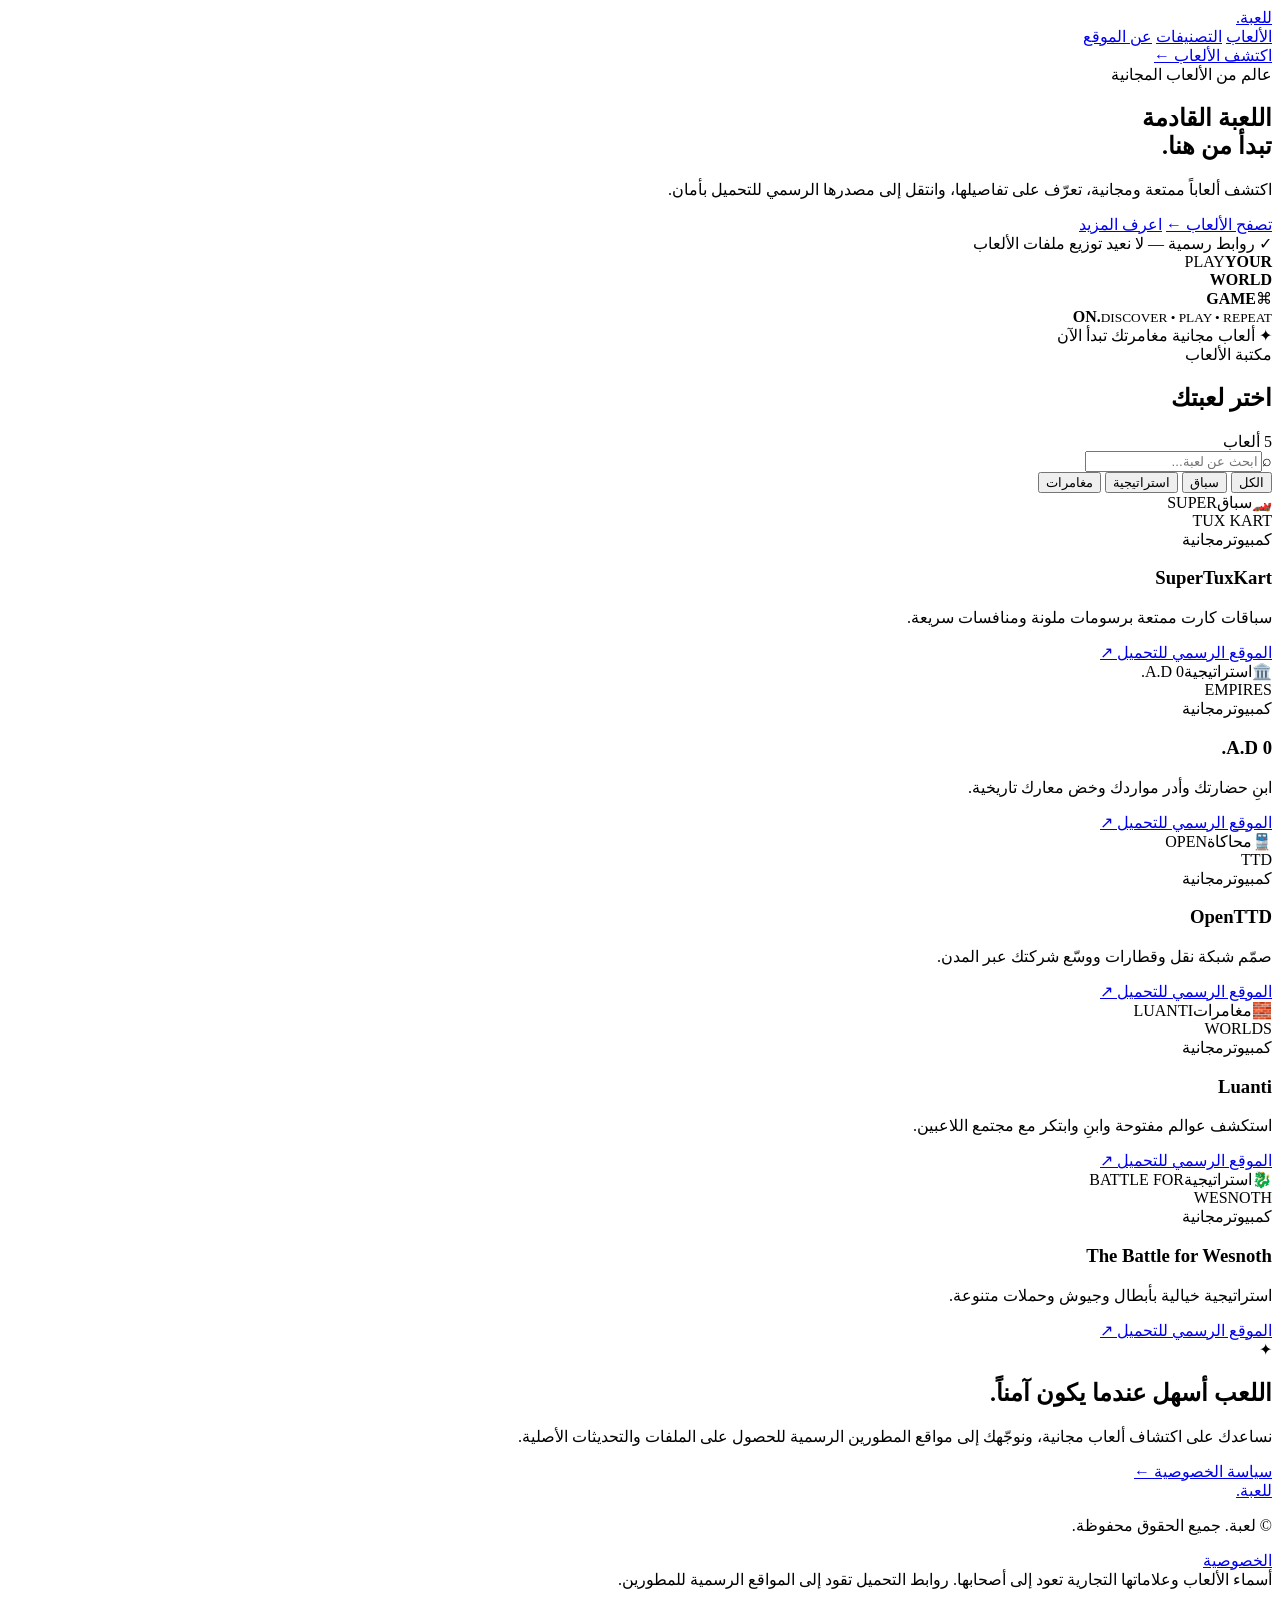
==== index.html @ 57398793 "Add Arabic gaming download website homepage" ====
<!doctype html>
<html lang="ar" dir="rtl">
<head>
  <meta charset="utf-8">
  <meta name="viewport" content="width=device-width, initial-scale=1">
  <meta name="theme-color" content="#10131b">
  <meta name="description" content="اكتشف ألعاباً مجانية وقانونية وحمّلها من مصادرها الرسمية بسهولة.">
  <title>لعبة | اكتشف ألعابك القادمة</title>
  <link rel="preconnect" href="https://fonts.googleapis.com">
  <link rel="preconnect" href="https://fonts.gstatic.com" crossorigin>
  <link href="https://fonts.googleapis.com/css2?family=Cairo:wght@400;500;600;700;800&display=swap" rel="stylesheet">
  <link rel="stylesheet" href="styles.css">
</head>
<body>
  <header class="site-header">
    <div class="container nav-wrap">
      <a class="brand" href="#" aria-label="الرئيسية"><span class="brand-mark">ل</span><span>لعبة<span class="brand-dot">.</span></span></a>
      <nav class="main-nav" aria-label="القائمة الرئيسية">
        <a href="#games">الألعاب</a>
        <a href="#categories">التصنيفات</a>
        <a href="#about">عن الموقع</a>
      </nav>
      <a class="nav-cta" href="#games">اكتشف الألعاب <span>←</span></a>
    </div>
  </header>

  <main>
    <section class="hero">
      <div class="container hero-grid">
        <div class="hero-copy">
          <span class="eyebrow"><span class="pulse"></span> عالم من الألعاب المجانية</span>
          <h1>اللعبة القادمة<br><span>تبدأ من هنا.</span></h1>
          <p>اكتشف ألعاباً ممتعة ومجانية، تعرّف على تفاصيلها، وانتقل إلى مصدرها الرسمي للتحميل بأمان.</p>
          <div class="hero-actions">
            <a class="button button-primary" href="#games">تصفح الألعاب <span>←</span></a>
            <a class="text-link" href="#about">اعرف المزيد</a>
          </div>
          <div class="hero-note"><span class="check-icon">✓</span> روابط رسمية — لا نعيد توزيع ملفات الألعاب</div>
        </div>
        <div class="hero-art" aria-label="رسم زخرفي لألعاب الفيديو">
          <div class="art-glow"></div>
          <div class="art-card art-card-back"><span>PLAY</span><b>YOUR<br>WORLD</b></div>
          <div class="art-card art-card-front"><span class="controller">⌘</span><b>GAME<br>ON<span>.</span></b><small>DISCOVER • PLAY • REPEAT</small></div>
          <span class="float-chip chip-one">✦ ألعاب مجانية</span>
          <span class="float-chip chip-two">مغامرتك تبدأ الآن</span>
        </div>
      </div>
    </section>

    <section class="container search-section" id="games">
      <div class="section-heading">
        <div><span class="eyebrow">مكتبة الألعاب</span><h2>اختر لعبتك</h2></div>
        <span class="result-count" id="resultCount">5 ألعاب</span>
      </div>
      <div class="toolbar">
        <label class="search-box"><span>⌕</span><input id="gameSearch" type="search" placeholder="ابحث عن لعبة..." autocomplete="off"></label>
        <div class="filters" id="categories" aria-label="تصفية حسب التصنيف">
          <button class="filter active" data-category="all">الكل</button>
          <button class="filter" data-category="racing">سباق</button>
          <button class="filter" data-category="strategy">استراتيجية</button>
          <button class="filter" data-category="adventure">مغامرات</button>
        </div>
      </div>
      <div class="games-grid" id="gamesGrid">
        <article class="game-card" data-name="supertuxkart سوبر تاكس كارت" data-category="racing">
          <div class="game-cover cover-racing"><span class="cover-symbol">🏎️</span><span class="cover-tag">سباق</span><span class="cover-title">SUPER<br>TUX KART</span></div>
          <div class="game-info"><div class="game-meta"><span>كمبيوتر</span><span>مجانية</span></div><h3>SuperTuxKart</h3><p>سباقات كارت ممتعة برسومات ملونة ومنافسات سريعة.</p><a class="download-link" href="https://supertuxkart.net/Download" target="_blank" rel="noopener noreferrer">الموقع الرسمي للتحميل <span>↗</span></a></div>
        </article>
        <article class="game-card" data-name="0 a d zero ad زيرو اي دي" data-category="strategy">
          <div class="game-cover cover-strategy"><span class="cover-symbol">🏛️</span><span class="cover-tag">استراتيجية</span><span class="cover-title">0 A.D.<br>EMPIRES</span></div>
          <div class="game-info"><div class="game-meta"><span>كمبيوتر</span><span>مجانية</span></div><h3>0 A.D.</h3><p>ابنِ حضارتك وأدر مواردك وخض معارك تاريخية.</p><a class="download-link" href="https://play0ad.com/download/" target="_blank" rel="noopener noreferrer">الموقع الرسمي للتحميل <span>↗</span></a></div>
        </article>
        <article class="game-card" data-name="openttd open ttd قطارات" data-category="strategy">
          <div class="game-cover cover-train"><span class="cover-symbol">🚆</span><span class="cover-tag">محاكاة</span><span class="cover-title">OPEN<br>TTD</span></div>
          <div class="game-info"><div class="game-meta"><span>كمبيوتر</span><span>مجانية</span></div><h3>OpenTTD</h3><p>صمّم شبكة نقل وقطارات ووسّع شركتك عبر المدن.</p><a class="download-link" href="https://www.openttd.org/downloads/openttd-releases/latest.html" target="_blank" rel="noopener noreferrer">الموقع الرسمي للتحميل <span>↗</span></a></div>
        </article>
        <article class="game-card" data-name="luanti minetest لووانتي" data-category="adventure">
          <div class="game-cover cover-blocks"><span class="cover-symbol">🧱</span><span class="cover-tag">مغامرات</span><span class="cover-title">LUANTI<br>WORLDS</span></div>
          <div class="game-info"><div class="game-meta"><span>كمبيوتر</span><span>مجانية</span></div><h3>Luanti</h3><p>استكشف عوالم مفتوحة وابنِ وابتكر مع مجتمع اللاعبين.</p><a class="download-link" href="https://www.luanti.org/downloads/" target="_blank" rel="noopener noreferrer">الموقع الرسمي للتحميل <span>↗</span></a></div>
        </article>
        <article class="game-card" data-name="battle for wesnoth wesnoth ويسنوث" data-category="strategy">
          <div class="game-cover cover-fantasy"><span class="cover-symbol">🐉</span><span class="cover-tag">استراتيجية</span><span class="cover-title">BATTLE FOR<br>WESNOTH</span></div>
          <div class="game-info"><div class="game-meta"><span>كمبيوتر</span><span>مجانية</span></div><h3>The Battle for Wesnoth</h3><p>استراتيجية خيالية بأبطال وجيوش وحملات متنوعة.</p><a class="download-link" href="https://www.wesnoth.org/downloads/" target="_blank" rel="noopener noreferrer">الموقع الرسمي للتحميل <span>↗</span></a></div>
        </article>
      </div>
      <div class="empty-state" id="emptyState" hidden>لم نعثر على ألعاب مطابقة. جرّب كلمة أخرى.</div>
    </section>

    <section class="container about-section" id="about">
      <div class="about-card"><span class="about-icon">✦</span><div><h2>اللعب أسهل عندما يكون آمناً.</h2><p>نساعدك على اكتشاف ألعاب مجانية، ونوجّهك إلى مواقع المطورين الرسمية للحصول على الملفات والتحديثات الأصلية.</p></div><a href="privacy.html">سياسة الخصوصية <span>←</span></a></div>
    </section>
  </main>

  <footer class="site-footer"><div class="container footer-inner"><a class="brand" href="#"><span class="brand-mark">ل</span><span>لعبة<span class="brand-dot">.</span></span></a><p>© <span id="year"></span> لعبة. جميع الحقوق محفوظة.</p><a href="privacy.html">الخصوصية</a></div><div class="container footer-disclaimer">أسماء الألعاب وعلاماتها التجارية تعود إلى أصحابها. روابط التحميل تقود إلى المواقع الرسمية للمطورين.</div></footer>
  <script src="script.js"></script>
</body>
</html>
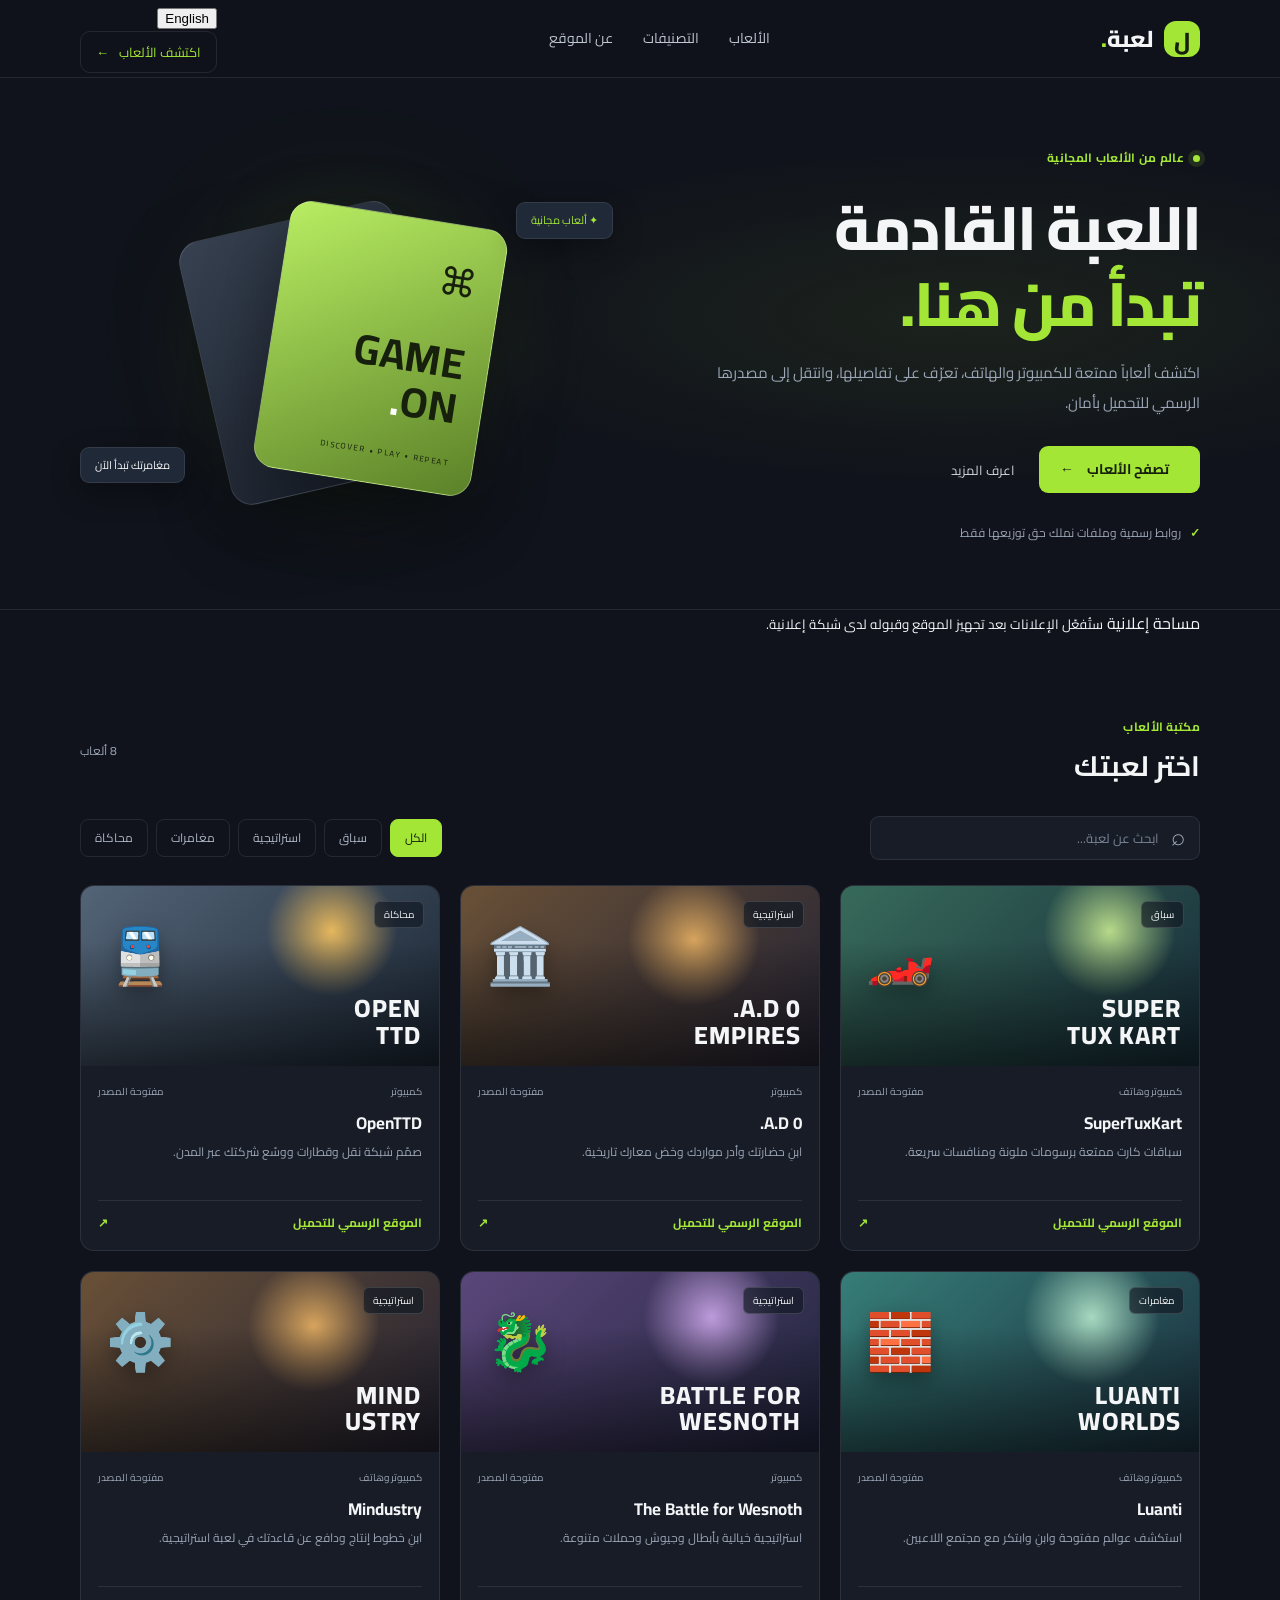
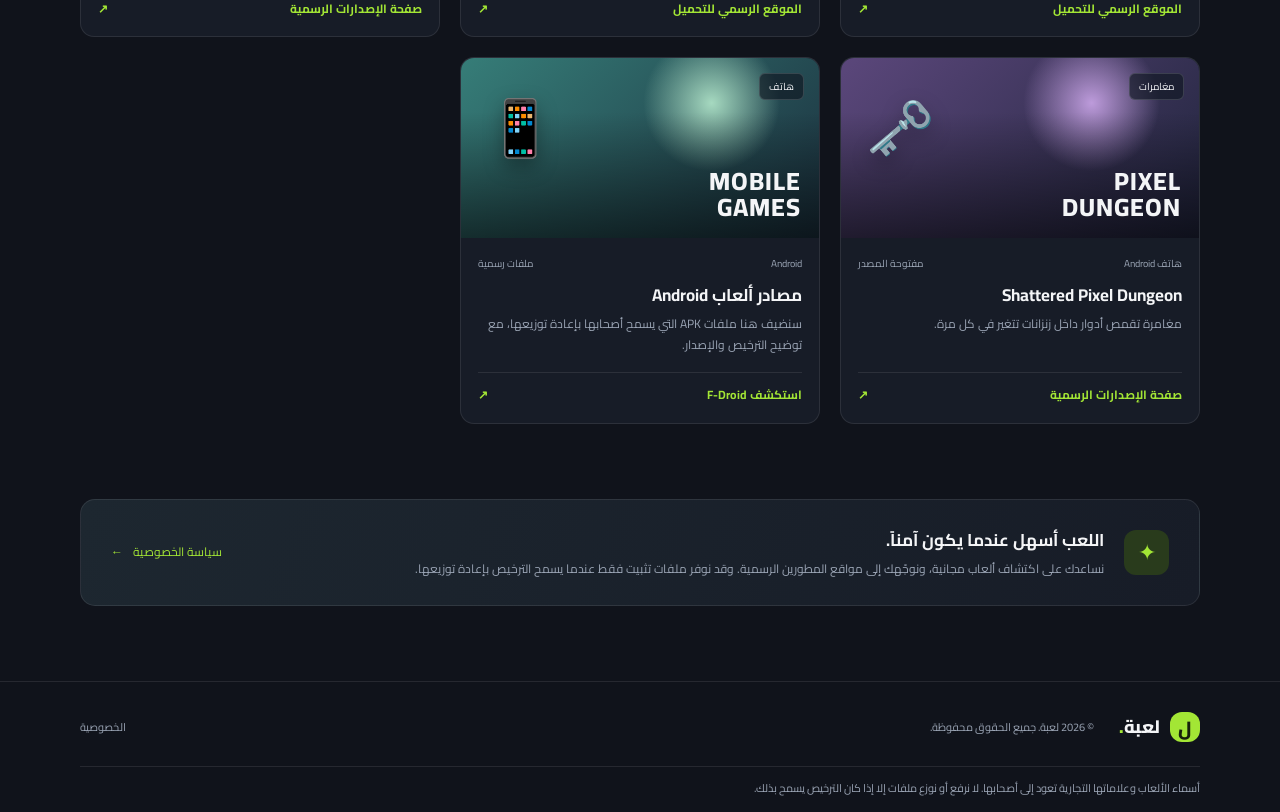
==== commit 872886b1: "Build bilingual PC and mobile game catalog" ====
--- a/index.html
+++ b/index.html
@@ -4,23 +4,26 @@
   <meta charset="utf-8">
   <meta name="viewport" content="width=device-width, initial-scale=1">
   <meta name="theme-color" content="#10131b">
-  <meta name="description" content="اكتشف ألعاباً مجانية وقانونية وحمّلها من مصادرها الرسمية بسهولة.">
+  <meta name="description" content="اكتشف ألعاب كمبيوتر وأندرويد مجانية وقانونية، وحمّلها من مصادرها الرسمية.">
   <title>لعبة | اكتشف ألعابك القادمة</title>
   <link rel="preconnect" href="https://fonts.googleapis.com">
   <link rel="preconnect" href="https://fonts.gstatic.com" crossorigin>
-  <link href="https://fonts.googleapis.com/css2?family=Cairo:wght@400;500;600;700;800&display=swap" rel="stylesheet">
+  <link href="https://fonts.googleapis.com/css2?family=Cairo:wght@400;500;600;700;800&family=Inter:wght@400;500;600;700;800&display=swap" rel="stylesheet">
   <link rel="stylesheet" href="styles.css">
 </head>
 <body>
   <header class="site-header">
     <div class="container nav-wrap">
-      <a class="brand" href="#" aria-label="الرئيسية"><span class="brand-mark">ل</span><span>لعبة<span class="brand-dot">.</span></span></a>
-      <nav class="main-nav" aria-label="القائمة الرئيسية">
-        <a href="#games">الألعاب</a>
-        <a href="#categories">التصنيفات</a>
-        <a href="#about">عن الموقع</a>
+      <a class="brand" href="#" aria-label="GameHub home"><span class="brand-mark">ل</span><span>لعبة<span class="brand-dot">.</span></span></a>
+      <nav class="main-nav" aria-label="Main navigation">
+        <a href="#games" data-ar="الألعاب" data-en="Games">الألعاب</a>
+        <a href="#categories" data-ar="التصنيفات" data-en="Categories">التصنيفات</a>
+        <a href="#about" data-ar="عن الموقع" data-en="About">عن الموقع</a>
       </nav>
-      <a class="nav-cta" href="#games">اكتشف الألعاب <span>←</span></a>
+      <div class="nav-actions">
+        <button class="language-toggle" id="languageToggle" type="button" aria-label="Switch language">English</button>
+        <a class="nav-cta" href="#games"><span data-ar="اكتشف الألعاب" data-en="Explore games">اكتشف الألعاب</span> <span>←</span></a>
+      </div>
     </div>
   </header>
 
@@ -28,70 +31,89 @@
     <section class="hero">
       <div class="container hero-grid">
         <div class="hero-copy">
-          <span class="eyebrow"><span class="pulse"></span> عالم من الألعاب المجانية</span>
-          <h1>اللعبة القادمة<br><span>تبدأ من هنا.</span></h1>
-          <p>اكتشف ألعاباً ممتعة ومجانية، تعرّف على تفاصيلها، وانتقل إلى مصدرها الرسمي للتحميل بأمان.</p>
+          <span class="eyebrow"><span class="pulse"></span><span data-ar="عالم من الألعاب المجانية" data-en="A world of free games">عالم من الألعاب المجانية</span></span>
+          <h1 data-ar="اللعبة القادمة<br><span>تبدأ من هنا.</span>" data-en="Your next game<br><span>starts here.</span>">اللعبة القادمة<br><span>تبدأ من هنا.</span></h1>
+          <p data-ar="اكتشف ألعاباً ممتعة للكمبيوتر والهاتف، تعرّف على تفاصيلها، وانتقل إلى مصدرها الرسمي للتحميل بأمان." data-en="Discover great games for PC and mobile, explore their details, and get them safely from official sources.">اكتشف ألعاباً ممتعة للكمبيوتر والهاتف، تعرّف على تفاصيلها، وانتقل إلى مصدرها الرسمي للتحميل بأمان.</p>
           <div class="hero-actions">
-            <a class="button button-primary" href="#games">تصفح الألعاب <span>←</span></a>
-            <a class="text-link" href="#about">اعرف المزيد</a>
+            <a class="button button-primary" href="#games"><span data-ar="تصفح الألعاب" data-en="Browse games">تصفح الألعاب</span> <span>←</span></a>
+            <a class="text-link" href="#about" data-ar="اعرف المزيد" data-en="Learn more">اعرف المزيد</a>
           </div>
-          <div class="hero-note"><span class="check-icon">✓</span> روابط رسمية — لا نعيد توزيع ملفات الألعاب</div>
+          <div class="hero-note"><span class="check-icon">✓</span><span data-ar="روابط رسمية وملفات نملك حق توزيعها فقط" data-en="Official links and files we are allowed to distribute">روابط رسمية وملفات نملك حق توزيعها فقط</span></div>
         </div>
-        <div class="hero-art" aria-label="رسم زخرفي لألعاب الفيديو">
+        <div class="hero-art" aria-label="Gaming artwork">
           <div class="art-glow"></div>
           <div class="art-card art-card-back"><span>PLAY</span><b>YOUR<br>WORLD</b></div>
           <div class="art-card art-card-front"><span class="controller">⌘</span><b>GAME<br>ON<span>.</span></b><small>DISCOVER • PLAY • REPEAT</small></div>
-          <span class="float-chip chip-one">✦ ألعاب مجانية</span>
-          <span class="float-chip chip-two">مغامرتك تبدأ الآن</span>
+          <span class="float-chip chip-one" data-ar="✦ ألعاب مجانية" data-en="✦ Free games">✦ ألعاب مجانية</span>
+          <span class="float-chip chip-two" data-ar="مغامرتك تبدأ الآن" data-en="Your adventure starts now">مغامرتك تبدأ الآن</span>
         </div>
       </div>
     </section>
 
+    <section class="container ad-slot" aria-label="Advertisement area">
+      <span data-ar="مساحة إعلانية" data-en="Advertisement space">مساحة إعلانية</span>
+      <small data-ar="ستُفعّل الإعلانات بعد تجهيز الموقع وقبوله لدى شبكة إعلانية." data-en="Ads will be enabled after the site is ready and approved by an ad network.">ستُفعّل الإعلانات بعد تجهيز الموقع وقبوله لدى شبكة إعلانية.</small>
+    </section>
+
     <section class="container search-section" id="games">
       <div class="section-heading">
-        <div><span class="eyebrow">مكتبة الألعاب</span><h2>اختر لعبتك</h2></div>
-        <span class="result-count" id="resultCount">5 ألعاب</span>
+        <div><span class="eyebrow" data-ar="مكتبة الألعاب" data-en="GAME LIBRARY">مكتبة الألعاب</span><h2 data-ar="اختر لعبتك" data-en="Choose your game">اختر لعبتك</h2></div>
+        <span class="result-count" id="resultCount">8 ألعاب</span>
       </div>
       <div class="toolbar">
-        <label class="search-box"><span>⌕</span><input id="gameSearch" type="search" placeholder="ابحث عن لعبة..." autocomplete="off"></label>
-        <div class="filters" id="categories" aria-label="تصفية حسب التصنيف">
-          <button class="filter active" data-category="all">الكل</button>
-          <button class="filter" data-category="racing">سباق</button>
-          <button class="filter" data-category="strategy">استراتيجية</button>
-          <button class="filter" data-category="adventure">مغامرات</button>
+        <label class="search-box"><span>⌕</span><input id="gameSearch" type="search" placeholder="ابحث عن لعبة..." data-ar-placeholder="ابحث عن لعبة..." data-en-placeholder="Search games..." autocomplete="off"></label>
+        <div class="filters" id="categories" aria-label="Filter by category">
+          <button class="filter active" data-category="all" data-ar="الكل" data-en="All">الكل</button>
+          <button class="filter" data-category="racing" data-ar="سباق" data-en="Racing">سباق</button>
+          <button class="filter" data-category="strategy" data-ar="استراتيجية" data-en="Strategy">استراتيجية</button>
+          <button class="filter" data-category="adventure" data-ar="مغامرات" data-en="Adventure">مغامرات</button>
+          <button class="filter" data-category="simulation" data-ar="محاكاة" data-en="Simulation">محاكاة</button>
         </div>
       </div>
+
       <div class="games-grid" id="gamesGrid">
         <article class="game-card" data-name="supertuxkart سوبر تاكس كارت" data-category="racing">
-          <div class="game-cover cover-racing"><span class="cover-symbol">🏎️</span><span class="cover-tag">سباق</span><span class="cover-title">SUPER<br>TUX KART</span></div>
-          <div class="game-info"><div class="game-meta"><span>كمبيوتر</span><span>مجانية</span></div><h3>SuperTuxKart</h3><p>سباقات كارت ممتعة برسومات ملونة ومنافسات سريعة.</p><a class="download-link" href="https://supertuxkart.net/Download" target="_blank" rel="noopener noreferrer">الموقع الرسمي للتحميل <span>↗</span></a></div>
+          <div class="game-cover cover-racing"><span class="cover-symbol">🏎️</span><span class="cover-tag" data-ar="سباق" data-en="Racing">سباق</span><span class="cover-title">SUPER<br>TUX KART</span></div>
+          <div class="game-info"><div class="game-meta"><span data-ar="كمبيوتر وهاتف" data-en="PC & Android">كمبيوتر وهاتف</span><span data-ar="مفتوحة المصدر" data-en="Open source">مفتوحة المصدر</span></div><h3>SuperTuxKart</h3><p data-ar="سباقات كارت ممتعة برسومات ملونة ومنافسات سريعة." data-en="Fun kart racing with colorful tracks and fast competitions.">سباقات كارت ممتعة برسومات ملونة ومنافسات سريعة.</p><a class="download-link" href="https://supertuxkart.net/Download" target="_blank" rel="noopener noreferrer"><span data-ar="الموقع الرسمي للتحميل" data-en="Official downloads">الموقع الرسمي للتحميل</span> <span>↗</span></a></div>
         </article>
         <article class="game-card" data-name="0 a d zero ad زيرو اي دي" data-category="strategy">
-          <div class="game-cover cover-strategy"><span class="cover-symbol">🏛️</span><span class="cover-tag">استراتيجية</span><span class="cover-title">0 A.D.<br>EMPIRES</span></div>
-          <div class="game-info"><div class="game-meta"><span>كمبيوتر</span><span>مجانية</span></div><h3>0 A.D.</h3><p>ابنِ حضارتك وأدر مواردك وخض معارك تاريخية.</p><a class="download-link" href="https://play0ad.com/download/" target="_blank" rel="noopener noreferrer">الموقع الرسمي للتحميل <span>↗</span></a></div>
+          <div class="game-cover cover-strategy"><span class="cover-symbol">🏛️</span><span class="cover-tag" data-ar="استراتيجية" data-en="Strategy">استراتيجية</span><span class="cover-title">0 A.D.<br>EMPIRES</span></div>
+          <div class="game-info"><div class="game-meta"><span data-ar="كمبيوتر" data-en="PC">كمبيوتر</span><span data-ar="مفتوحة المصدر" data-en="Open source">مفتوحة المصدر</span></div><h3>0 A.D.</h3><p data-ar="ابنِ حضارتك وأدر مواردك وخض معارك تاريخية." data-en="Build a civilization, manage resources, and fight historical battles.">ابنِ حضارتك وأدر مواردك وخض معارك تاريخية.</p><a class="download-link" href="https://play0ad.com/download/" target="_blank" rel="noopener noreferrer"><span data-ar="الموقع الرسمي للتحميل" data-en="Official downloads">الموقع الرسمي للتحميل</span> <span>↗</span></a></div>
         </article>
-        <article class="game-card" data-name="openttd open ttd قطارات" data-category="strategy">
-          <div class="game-cover cover-train"><span class="cover-symbol">🚆</span><span class="cover-tag">محاكاة</span><span class="cover-title">OPEN<br>TTD</span></div>
-          <div class="game-info"><div class="game-meta"><span>كمبيوتر</span><span>مجانية</span></div><h3>OpenTTD</h3><p>صمّم شبكة نقل وقطارات ووسّع شركتك عبر المدن.</p><a class="download-link" href="https://www.openttd.org/downloads/openttd-releases/latest.html" target="_blank" rel="noopener noreferrer">الموقع الرسمي للتحميل <span>↗</span></a></div>
+        <article class="game-card" data-name="openttd open ttd قطارات" data-category="simulation">
+          <div class="game-cover cover-train"><span class="cover-symbol">🚆</span><span class="cover-tag" data-ar="محاكاة" data-en="Simulation">محاكاة</span><span class="cover-title">OPEN<br>TTD</span></div>
+          <div class="game-info"><div class="game-meta"><span data-ar="كمبيوتر" data-en="PC">كمبيوتر</span><span data-ar="مفتوحة المصدر" data-en="Open source">مفتوحة المصدر</span></div><h3>OpenTTD</h3><p data-ar="صمّم شبكة نقل وقطارات ووسّع شركتك عبر المدن." data-en="Build transport networks and grow your company across cities.">صمّم شبكة نقل وقطارات ووسّع شركتك عبر المدن.</p><a class="download-link" href="https://www.openttd.org/downloads/openttd-releases/latest.html" target="_blank" rel="noopener noreferrer"><span data-ar="الموقع الرسمي للتحميل" data-en="Official downloads">الموقع الرسمي للتحميل</span> <span>↗</span></a></div>
         </article>
         <article class="game-card" data-name="luanti minetest لووانتي" data-category="adventure">
-          <div class="game-cover cover-blocks"><span class="cover-symbol">🧱</span><span class="cover-tag">مغامرات</span><span class="cover-title">LUANTI<br>WORLDS</span></div>
-          <div class="game-info"><div class="game-meta"><span>كمبيوتر</span><span>مجانية</span></div><h3>Luanti</h3><p>استكشف عوالم مفتوحة وابنِ وابتكر مع مجتمع اللاعبين.</p><a class="download-link" href="https://www.luanti.org/downloads/" target="_blank" rel="noopener noreferrer">الموقع الرسمي للتحميل <span>↗</span></a></div>
+          <div class="game-cover cover-blocks"><span class="cover-symbol">🧱</span><span class="cover-tag" data-ar="مغامرات" data-en="Adventure">مغامرات</span><span class="cover-title">LUANTI<br>WORLDS</span></div>
+          <div class="game-info"><div class="game-meta"><span data-ar="كمبيوتر وهاتف" data-en="PC & Android">كمبيوتر وهاتف</span><span data-ar="مفتوحة المصدر" data-en="Open source">مفتوحة المصدر</span></div><h3>Luanti</h3><p data-ar="استكشف عوالم مفتوحة وابنِ وابتكر مع مجتمع اللاعبين." data-en="Explore open worlds, build, and create with the player community.">استكشف عوالم مفتوحة وابنِ وابتكر مع مجتمع اللاعبين.</p><a class="download-link" href="https://www.luanti.org/downloads/" target="_blank" rel="noopener noreferrer"><span data-ar="الموقع الرسمي للتحميل" data-en="Official downloads">الموقع الرسمي للتحميل</span> <span>↗</span></a></div>
         </article>
         <article class="game-card" data-name="battle for wesnoth wesnoth ويسنوث" data-category="strategy">
-          <div class="game-cover cover-fantasy"><span class="cover-symbol">🐉</span><span class="cover-tag">استراتيجية</span><span class="cover-title">BATTLE FOR<br>WESNOTH</span></div>
-          <div class="game-info"><div class="game-meta"><span>كمبيوتر</span><span>مجانية</span></div><h3>The Battle for Wesnoth</h3><p>استراتيجية خيالية بأبطال وجيوش وحملات متنوعة.</p><a class="download-link" href="https://www.wesnoth.org/downloads/" target="_blank" rel="noopener noreferrer">الموقع الرسمي للتحميل <span>↗</span></a></div>
+          <div class="game-cover cover-fantasy"><span class="cover-symbol">🐉</span><span class="cover-tag" data-ar="استراتيجية" data-en="Strategy">استراتيجية</span><span class="cover-title">BATTLE FOR<br>WESNOTH</span></div>
+          <div class="game-info"><div class="game-meta"><span data-ar="كمبيوتر" data-en="PC">كمبيوتر</span><span data-ar="مفتوحة المصدر" data-en="Open source">مفتوحة المصدر</span></div><h3>The Battle for Wesnoth</h3><p data-ar="استراتيجية خيالية بأبطال وجيوش وحملات متنوعة." data-en="A fantasy strategy game with heroes, armies, and campaigns.">استراتيجية خيالية بأبطال وجيوش وحملات متنوعة.</p><a class="download-link" href="https://www.wesnoth.org/downloads/" target="_blank" rel="noopener noreferrer"><span data-ar="الموقع الرسمي للتحميل" data-en="Official downloads">الموقع الرسمي للتحميل</span> <span>↗</span></a></div>
+        </article>
+        <article class="game-card" data-name="mindustry مايندستري" data-category="strategy">
+          <div class="game-cover cover-strategy"><span class="cover-symbol">⚙️</span><span class="cover-tag" data-ar="استراتيجية" data-en="Strategy">استراتيجية</span><span class="cover-title">MIND<br>USTRY</span></div>
+          <div class="game-info"><div class="game-meta"><span data-ar="كمبيوتر وهاتف" data-en="PC & Android">كمبيوتر وهاتف</span><span data-ar="مفتوحة المصدر" data-en="Open source">مفتوحة المصدر</span></div><h3>Mindustry</h3><p data-ar="ابنِ خطوط إنتاج ودافع عن قاعدتك في لعبة استراتيجية." data-en="Build production lines and defend your base in this strategy game.">ابنِ خطوط إنتاج ودافع عن قاعدتك في لعبة استراتيجية.</p><a class="download-link" href="https://github.com/Anuken/Mindustry/releases" target="_blank" rel="noopener noreferrer"><span data-ar="صفحة الإصدارات الرسمية" data-en="Official releases">صفحة الإصدارات الرسمية</span> <span>↗</span></a></div>
+        </article>
+        <article class="game-card" data-name="shattered pixel dungeon بيكسل دانجن" data-category="adventure">
+          <div class="game-cover cover-fantasy"><span class="cover-symbol">🗝️</span><span class="cover-tag" data-ar="مغامرات" data-en="Adventure">مغامرات</span><span class="cover-title">PIXEL<br>DUNGEON</span></div>
+          <div class="game-info"><div class="game-meta"><span data-ar="هاتف Android" data-en="Android">هاتف Android</span><span data-ar="مفتوحة المصدر" data-en="Open source">مفتوحة المصدر</span></div><h3>Shattered Pixel Dungeon</h3><p data-ar="مغامرة تقمص أدوار داخل زنزانات تتغير في كل مرة." data-en="A roguelike role-playing adventure with changing dungeons.">مغامرة تقمص أدوار داخل زنزانات تتغير في كل مرة.</p><a class="download-link" href="https://github.com/00-Evan/shattered-pixel-dungeon/releases" target="_blank" rel="noopener noreferrer"><span data-ar="صفحة الإصدارات الرسمية" data-en="Official releases">صفحة الإصدارات الرسمية</span> <span>↗</span></a></div>
+        </article>
+        <article class="game-card" data-name="mindustry android مايندستري" data-category="simulation">
+          <div class="game-cover cover-blocks"><span class="cover-symbol">📱</span><span class="cover-tag" data-ar="هاتف" data-en="Mobile">هاتف</span><span class="cover-title">MOBILE<br>GAMES</span></div>
+          <div class="game-info"><div class="game-meta"><span data-ar="Android" data-en="Android">Android</span><span data-ar="ملفات رسمية" data-en="Official files">ملفات رسمية</span></div><h3 data-ar="مصادر ألعاب Android" data-en="Android game sources">مصادر ألعاب Android</h3><p data-ar="سنضيف هنا ملفات APK التي يسمح أصحابها بإعادة توزيعها، مع توضيح الترخيص والإصدار." data-en="We will add APK files that their owners permit us to redistribute, with license and version details.">سنضيف هنا ملفات APK التي يسمح أصحابها بإعادة توزيعها، مع توضيح الترخيص والإصدار.</p><a class="download-link" href="https://f-droid.org/" target="_blank" rel="noopener noreferrer"><span data-ar="استكشف F-Droid" data-en="Explore F-Droid">استكشف F-Droid</span> <span>↗</span></a></div>
         </article>
       </div>
-      <div class="empty-state" id="emptyState" hidden>لم نعثر على ألعاب مطابقة. جرّب كلمة أخرى.</div>
+      <div class="empty-state" id="emptyState" hidden data-ar="لم نعثر على ألعاب مطابقة. جرّب كلمة أخرى." data-en="No matching games found. Try another search.">لم نعثر على ألعاب مطابقة. جرّب كلمة أخرى.</div>
     </section>
 
     <section class="container about-section" id="about">
-      <div class="about-card"><span class="about-icon">✦</span><div><h2>اللعب أسهل عندما يكون آمناً.</h2><p>نساعدك على اكتشاف ألعاب مجانية، ونوجّهك إلى مواقع المطورين الرسمية للحصول على الملفات والتحديثات الأصلية.</p></div><a href="privacy.html">سياسة الخصوصية <span>←</span></a></div>
+      <div class="about-card"><span class="about-icon">✦</span><div><h2 data-ar="اللعب أسهل عندما يكون آمناً." data-en="Gaming is better when it is safe.">اللعب أسهل عندما يكون آمناً.</h2><p data-ar="نساعدك على اكتشاف ألعاب مجانية، ونوجّهك إلى مواقع المطورين الرسمية. وقد نوفر ملفات تثبيت فقط عندما يسمح الترخيص بإعادة توزيعها." data-en="We help you discover free games and find official developer pages. We only host installers when their licenses allow redistribution.">نساعدك على اكتشاف ألعاب مجانية، ونوجّهك إلى مواقع المطورين الرسمية. وقد نوفر ملفات تثبيت فقط عندما يسمح الترخيص بإعادة توزيعها.</p></div><a href="privacy.html"><span data-ar="سياسة الخصوصية" data-en="Privacy policy">سياسة الخصوصية</span> <span>←</span></a></div>
     </section>
   </main>
 
-  <footer class="site-footer"><div class="container footer-inner"><a class="brand" href="#"><span class="brand-mark">ل</span><span>لعبة<span class="brand-dot">.</span></span></a><p>© <span id="year"></span> لعبة. جميع الحقوق محفوظة.</p><a href="privacy.html">الخصوصية</a></div><div class="container footer-disclaimer">أسماء الألعاب وعلاماتها التجارية تعود إلى أصحابها. روابط التحميل تقود إلى المواقع الرسمية للمطورين.</div></footer>
+  <footer class="site-footer"><div class="container footer-inner"><a class="brand" href="#"><span class="brand-mark">ل</span><span>لعبة<span class="brand-dot">.</span></span></a><p>© <span id="year"></span> <span data-ar="لعبة. جميع الحقوق محفوظة." data-en="GameHub. All rights reserved.">لعبة. جميع الحقوق محفوظة.</span></p><a href="privacy.html" data-ar="الخصوصية" data-en="Privacy">الخصوصية</a></div><div class="container footer-disclaimer" data-ar="أسماء الألعاب وعلاماتها التجارية تعود إلى أصحابها. لا نرفع أو نوزع ملفات إلا إذا كان الترخيص يسمح بذلك." data-en="Game names and trademarks belong to their respective owners. We only host or distribute files when their licenses permit it.">أسماء الألعاب وعلاماتها التجارية تعود إلى أصحابها. لا نرفع أو نوزع ملفات إلا إذا كان الترخيص يسمح بذلك.</div></footer>
   <script src="script.js"></script>
 </body>
 </html>
--- a/styles.css
+++ b/styles.css
@@ -0,0 +1 @@
+:root{--bg:#10131b;--panel:#171c27;--panel2:#1d2431;--text:#f4f5f7;--muted:#9ba5b5;--line:rgba(255,255,255,.09);--accent:#a3e635;--accent-dark:#17220a}*{box-sizing:border-box}html{scroll-behavior:smooth}body{margin:0;background:var(--bg);color:var(--text);font-family:"Cairo",sans-serif;line-height:1.7}a{color:inherit;text-decoration:none}.container{width:min(1120px,calc(100% - 40px));margin-inline:auto}.site-header{height:78px;border-bottom:1px solid var(--line);background:rgba(16,19,27,.92);position:sticky;top:0;z-index:10;backdrop-filter:blur(16px)}.nav-wrap,.main-nav,.brand,.nav-cta,.hero-actions,.hero-note,.section-heading,.toolbar,.filters,.game-meta,.download-link,.footer-inner{display:flex;align-items:center}.nav-wrap{height:100%;justify-content:space-between;gap:24px}.brand{font-size:23px;font-weight:800;gap:10px}.brand-mark{width:36px;height:36px;border-radius:12px;background:var(--accent);color:#17200c;display:grid;place-items:center;font-size:23px}.brand-dot{color:var(--accent)}.main-nav{gap:30px;color:#c0c7d2;font-size:14px}.main-nav a:hover,.text-link:hover,.site-footer a:hover{color:var(--accent)}.nav-cta{gap:10px;border:1px solid var(--line);border-radius:10px;padding:9px 15px;font-size:13px}.nav-cta span,.download-link span{color:var(--accent)}.hero{overflow:hidden;border-bottom:1px solid var(--line);background:radial-gradient(ellipse at 75% 45%,rgba(115,151,41,.12),transparent 40%)}.hero-grid{min-height:490px;display:grid;grid-template-columns:1fr 1fr;align-items:center;gap:55px;padding-block:65px}.eyebrow{color:var(--accent);font-size:12px;font-weight:700;letter-spacing:.3px;display:inline-flex;align-items:center;gap:9px}.pulse{width:7px;height:7px;border-radius:50%;background:var(--accent);box-shadow:0 0 0 5px rgba(163,230,53,.12)}h1{font-size:clamp(38px,5vw,61px);line-height:1.25;margin:20px 0 15px;font-weight:800;letter-spacing:-1.7px}h1 span{color:var(--accent)}.hero-copy>p{color:var(--muted);max-width:490px;font-size:15px;line-height:2}.hero-actions{gap:24px;margin-top:28px}.button{padding:12px 21px;border-radius:9px;font-weight:700;font-size:14px}.button-primary{background:var(--accent);color:#17200c}.button-primary span{margin-right:10px}.text-link{font-size:13px;color:#d0d5de}.hero-note{gap:9px;color:var(--muted);font-size:12px;margin-top:30px}.check-icon{color:var(--accent);font-weight:800}.hero-art{height:330px;position:relative;display:grid;place-items:center}.art-glow{position:absolute;width:270px;height:270px;border-radius:50%;background:rgba(163,230,53,.13);filter:blur(55px)}.art-card{position:absolute;width:220px;height:270px;border-radius:22px;padding:24px;display:flex;flex-direction:column;justify-content:space-between;box-shadow:0 25px 70px rgba(0,0,0,.35)}.art-card-back{background:linear-gradient(145deg,#374151,#151b25);transform:rotate(-13deg) translate(-35px,2px);border:1px solid rgba(255,255,255,.12);color:#aeb8c7}.art-card-back span{font-size:12px;letter-spacing:5px}.art-card-back b{font-size:34px;line-height:1.15}.art-card-front{background:linear-gradient(150deg,#b8ed62,#5b8128);color:#17200c;transform:rotate(9deg) translate(35px,0);border:1px solid rgba(255,255,255,.25)}.art-card-front .controller{font-size:38px}.art-card-front b{font-size:42px;line-height:1.05}.art-card-front b span{color:#fff}.art-card-front small{font-size:8px;letter-spacing:1.5px}.float-chip{position:absolute;background:#202938;border:1px solid var(--line);padding:8px 14px;border-radius:9px;font-size:11px;box-shadow:0 10px 30px #0005}.chip-one{top:24px;right:0;color:var(--accent)}.chip-two{bottom:25px;left:0}.search-section{padding-block:75px}.section-heading{justify-content:space-between;margin-bottom:25px}.section-heading h2{font-size:28px;margin:4px 0 0}.result-count{color:var(--muted);font-size:12px}.toolbar{justify-content:space-between;gap:20px;margin-bottom:25px;flex-wrap:wrap}.search-box{display:flex;align-items:center;gap:10px;background:var(--panel);border:1px solid var(--line);border-radius:9px;padding:0 14px;width:min(330px,100%);height:44px;color:var(--muted)}.search-box>span{font-size:24px}.search-box input{background:none;border:0;outline:0;color:var(--text);font:inherit;width:100%;font-size:13px}.search-box input::placeholder{color:#788395}.filters{gap:8px;flex-wrap:wrap}.filter{font:inherit;font-size:12px;color:#aeb7c4;background:transparent;border:1px solid var(--line);border-radius:8px;padding:8px 14px;cursor:pointer}.filter:hover,.filter.active{background:var(--accent);border-color:var(--accent);color:#17200c}.games-grid{display:grid;grid-template-columns:repeat(3,1fr);gap:20px}.game-card{background:var(--panel);border:1px solid var(--line);border-radius:14px;overflow:hidden;transition:transform .2s,border-color .2s}.game-card:hover{transform:translateY(-4px);border-color:rgba(163,230,53,.35)}.game-cover{height:180px;position:relative;overflow:hidden;display:flex;align-items:flex-end;padding:18px;background-image:radial-gradient(circle at 75% 30%,rgba(255,255,255,.22),transparent 28%),linear-gradient(135deg,#344054,#171c27)}.game-cover:after{content:"";position:absolute;inset:0;background:linear-gradient(0deg,rgba(0,0,0,.55),transparent 70%)}.cover-racing{background-color:#385b55;background-image:radial-gradient(circle at 75% 25%,#b6d98a,transparent 22%),linear-gradient(135deg,#376a5a,#172c39)}.cover-strategy{background-image:radial-gradient(circle at 65% 30%,#d7a45d,transparent 25%),linear-gradient(135deg,#695037,#242333)}.cover-train{background-image:radial-gradient(circle at 70% 25%,#e5b75d,transparent 23%),linear-gradient(135deg,#536477,#1c2735)}.cover-blocks{background-image:radial-gradient(circle at 70% 25%,#a6d9c0,transparent 24%),linear-gradient(135deg,#367d78,#1b303e)}.cover-fantasy{background-image:radial-gradient(circle at 70% 25%,#bd9bdb,transparent 24%),linear-gradient(135deg,#5b477b,#20243c)}.cover-symbol{position:absolute;top:22px;left:25px;font-size:55px;filter:drop-shadow(0 8px 10px #0005);z-index:1}.cover-tag{position:absolute;top:15px;right:15px;background:#111923aa;border:1px solid #ffffff24;border-radius:6px;padding:4px 9px;font-size:10px;z-index:1}.cover-title{font-size:25px;font-weight:800;line-height:1.05;letter-spacing:1px;z-index:1}.game-info{padding:17px}.game-meta{justify-content:space-between;color:var(--muted);font-size:10px}.game-info h3{font-size:17px;margin:9px 0 4px}.game-info p{font-size:12px;color:var(--muted);margin:0 0 15px;min-height:43px}.download-link{justify-content:space-between;border-top:1px solid var(--line);padding-top:12px;font-size:12px;font-weight:700}.empty-state{text-align:center;padding:50px 10px;color:var(--muted)}.about-section{padding-bottom:75px}.about-card{border:1px solid var(--line);background:linear-gradient(110deg,#1d2730,#171c27);border-radius:15px;padding:26px 30px;display:flex;align-items:center;gap:20px}.about-icon{width:45px;height:45px;display:grid;place-items:center;background:#293b1c;color:var(--accent);border-radius:12px;font-size:22px;flex-shrink:0}.about-card h2{font-size:17px;margin:0 0 4px}.about-card p{color:var(--muted);font-size:12px;margin:0}.about-card>a{margin-right:auto;white-space:nowrap;font-size:12px;color:var(--accent)}.about-card>a span{margin-right:7px}.site-footer{border-top:1px solid var(--line);padding:25px 0 15px}.footer-inner{gap:25px}.footer-inner .brand{font-size:18px}.footer-inner .brand-mark{width:30px;height:30px;font-size:19px}.footer-inner p,.footer-inner>a:last-child,.footer-disclaimer{font-size:11px;color:var(--muted)}.footer-inner>a:last-child{margin-right:auto}.footer-disclaimer{border-top:1px solid var(--line);margin-top:18px;padding-top:12px}.legal-page{min-height:70vh;padding-block:70px}.legal-page h1{font-size:35px}.legal-page p,.legal-page li{color:var(--muted);font-size:14px}.back-link{color:var(--accent);font-size:13px}@media(max-width:800px){.main-nav{gap:15px}.hero-grid{gap:15px}.games-grid{grid-template-columns:repeat(2,1fr)}.hero-art{transform:scale(.85)}.about-card{align-items:flex-start;flex-wrap:wrap}.about-card>a{margin-right:65px}}@media(max-width:560px){.container{width:min(100% - 28px,1120px)}.site-header{height:66px}.main-nav{display:none}.nav-cta{font-size:11px;padding:7px 10px}.hero-grid{grid-template-columns:1fr;padding-block:48px 35px}.hero-copy>p{font-size:13px}.hero-art{height:260px;transform:scale(.78);margin-top:-10px}.search-section{padding-block:48px}.section-heading h2{font-size:24px}.toolbar{align-items:stretch}.search-box{width:100%}.filters{width:100%}.filter{flex:1;padding-inline:8px}.games-grid{grid-template-columns:1fr;gap:14px}.game-cover{height:190px}.about-card{padding:20px;gap:13px}.about-card>div{flex:1;min-width:190px}.about-card>a{margin-right:58px}.footer-inner{gap:12px;flex-wrap:wrap}.footer-inner p{order:3;width:100%;margin:0}.footer-inner>a:last-child{margin-right:auto}}
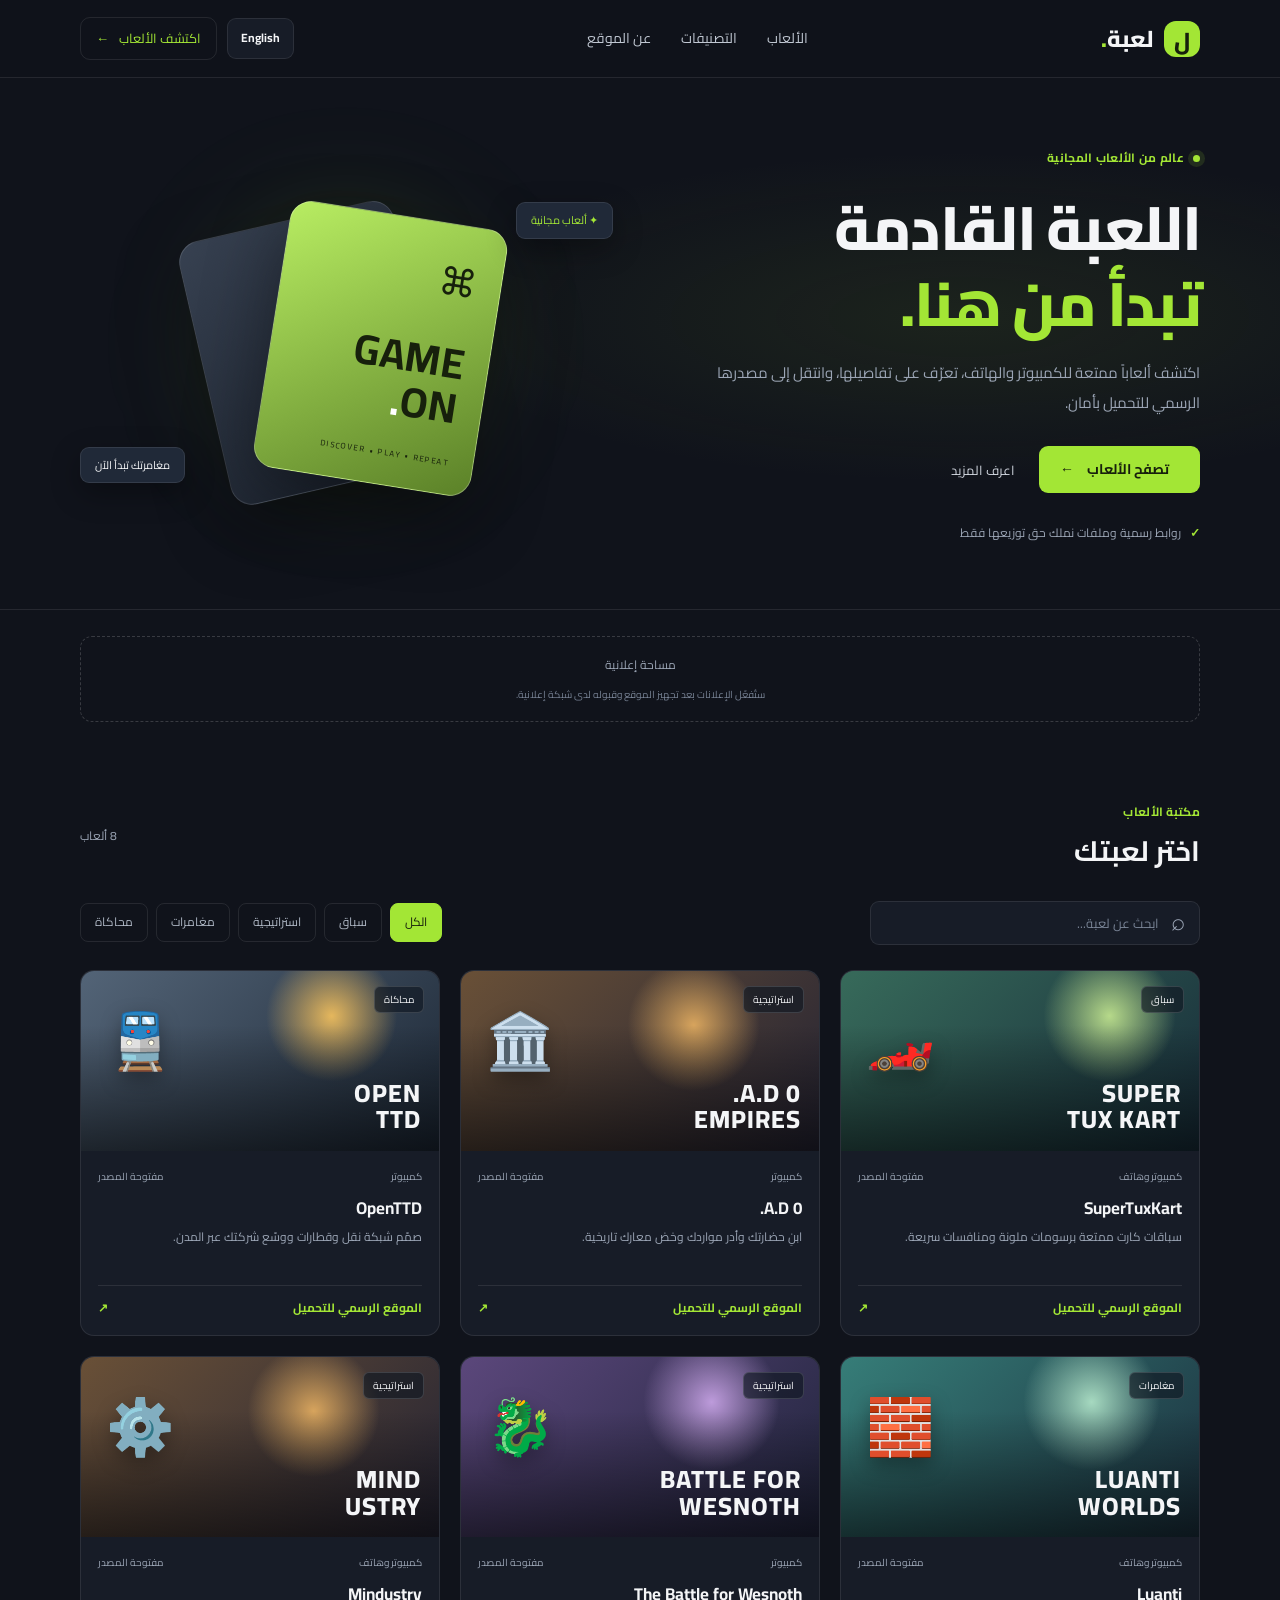
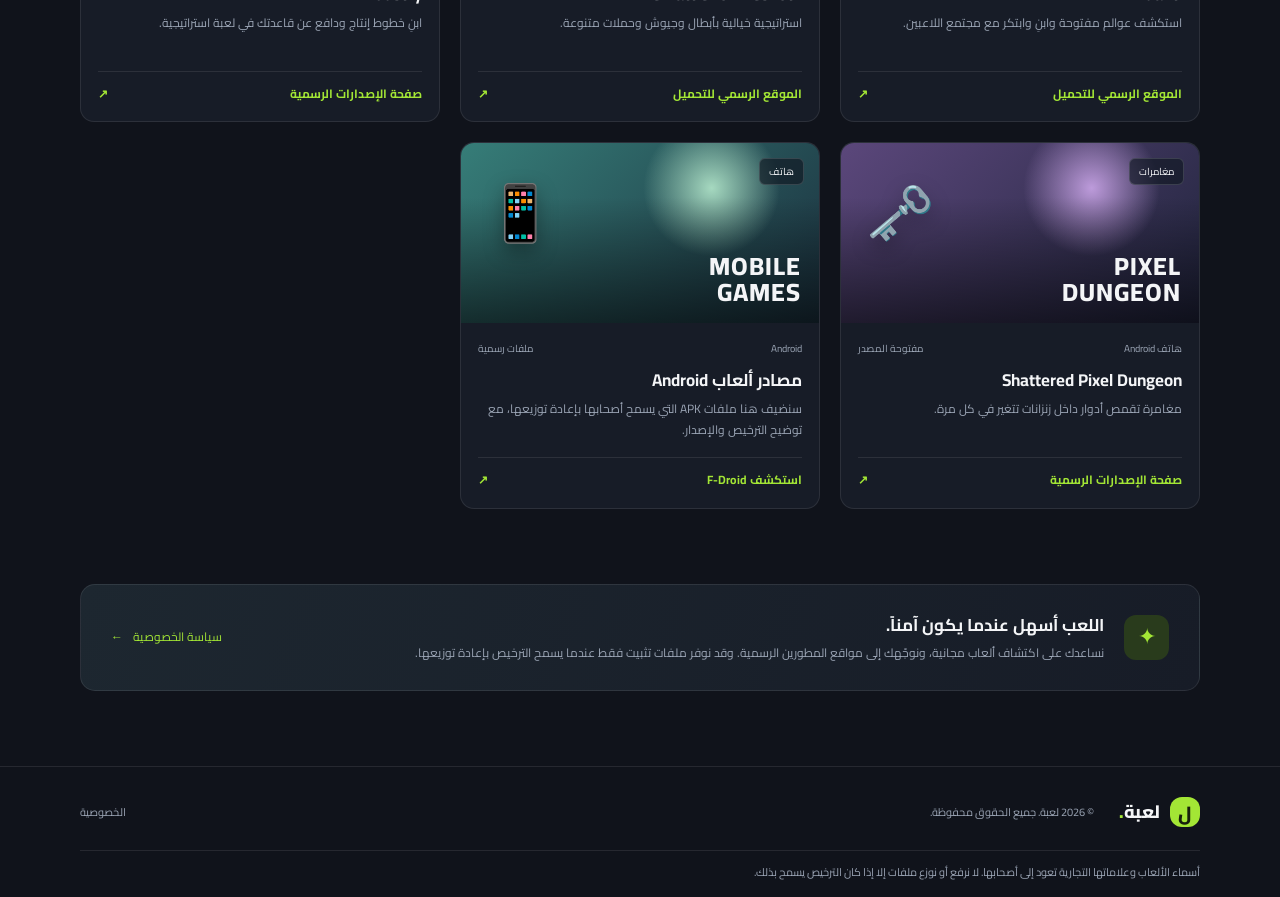
==== commit f7a96096: "Translate site brand in English mode" ====
--- a/index.html
+++ b/index.html
@@ -14,7 +14,7 @@
 <body>
   <header class="site-header">
     <div class="container nav-wrap">
-      <a class="brand" href="#" aria-label="GameHub home"><span class="brand-mark">ل</span><span>لعبة<span class="brand-dot">.</span></span></a>
+      <a class="brand" href="#" aria-label="GameHub home"><span class="brand-mark">ل</span><span><span data-ar="لعبة" data-en="GameHub">لعبة</span><span class="brand-dot">.</span></span></a>
       <nav class="main-nav" aria-label="Main navigation">
         <a href="#games" data-ar="الألعاب" data-en="Games">الألعاب</a>
         <a href="#categories" data-ar="التصنيفات" data-en="Categories">التصنيفات</a>
@@ -113,7 +113,7 @@
     </section>
   </main>
 
-  <footer class="site-footer"><div class="container footer-inner"><a class="brand" href="#"><span class="brand-mark">ل</span><span>لعبة<span class="brand-dot">.</span></span></a><p>© <span id="year"></span> <span data-ar="لعبة. جميع الحقوق محفوظة." data-en="GameHub. All rights reserved.">لعبة. جميع الحقوق محفوظة.</span></p><a href="privacy.html" data-ar="الخصوصية" data-en="Privacy">الخصوصية</a></div><div class="container footer-disclaimer" data-ar="أسماء الألعاب وعلاماتها التجارية تعود إلى أصحابها. لا نرفع أو نوزع ملفات إلا إذا كان الترخيص يسمح بذلك." data-en="Game names and trademarks belong to their respective owners. We only host or distribute files when their licenses permit it.">أسماء الألعاب وعلاماتها التجارية تعود إلى أصحابها. لا نرفع أو نوزع ملفات إلا إذا كان الترخيص يسمح بذلك.</div></footer>
+  <footer class="site-footer"><div class="container footer-inner"><a class="brand" href="#"><span class="brand-mark">ل</span><span><span data-ar="لعبة" data-en="GameHub">لعبة</span><span class="brand-dot">.</span></span></a><p>© <span id="year"></span> <span data-ar="لعبة. جميع الحقوق محفوظة." data-en="GameHub. All rights reserved.">لعبة. جميع الحقوق محفوظة.</span></p><a href="privacy.html" data-ar="الخصوصية" data-en="Privacy">الخصوصية</a></div><div class="container footer-disclaimer" data-ar="أسماء الألعاب وعلاماتها التجارية تعود إلى أصحابها. لا نرفع أو نوزع ملفات إلا إذا كان الترخيص يسمح بذلك." data-en="Game names and trademarks belong to their respective owners. We only host or distribute files when their licenses permit it.">أسماء الألعاب وعلاماتها التجارية تعود إلى أصحابها. لا نرفع أو نوزع ملفات إلا إذا كان الترخيص يسمح بذلك.</div></footer>
   <script src="script.js"></script>
 </body>
 </html>
--- a/styles.css
+++ b/styles.css
@@ -1 +1,2 @@
-:root{--bg:#10131b;--panel:#171c27;--panel2:#1d2431;--text:#f4f5f7;--muted:#9ba5b5;--line:rgba(255,255,255,.09);--accent:#a3e635;--accent-dark:#17220a}*{box-sizing:border-box}html{scroll-behavior:smooth}body{margin:0;background:var(--bg);color:var(--text);font-family:"Cairo",sans-serif;line-height:1.7}a{color:inherit;text-decoration:none}.container{width:min(1120px,calc(100% - 40px));margin-inline:auto}.site-header{height:78px;border-bottom:1px solid var(--line);background:rgba(16,19,27,.92);position:sticky;top:0;z-index:10;backdrop-filter:blur(16px)}.nav-wrap,.main-nav,.brand,.nav-cta,.hero-actions,.hero-note,.section-heading,.toolbar,.filters,.game-meta,.download-link,.footer-inner{display:flex;align-items:center}.nav-wrap{height:100%;justify-content:space-between;gap:24px}.brand{font-size:23px;font-weight:800;gap:10px}.brand-mark{width:36px;height:36px;border-radius:12px;background:var(--accent);color:#17200c;display:grid;place-items:center;font-size:23px}.brand-dot{color:var(--accent)}.main-nav{gap:30px;color:#c0c7d2;font-size:14px}.main-nav a:hover,.text-link:hover,.site-footer a:hover{color:var(--accent)}.nav-cta{gap:10px;border:1px solid var(--line);border-radius:10px;padding:9px 15px;font-size:13px}.nav-cta span,.download-link span{color:var(--accent)}.hero{overflow:hidden;border-bottom:1px solid var(--line);background:radial-gradient(ellipse at 75% 45%,rgba(115,151,41,.12),transparent 40%)}.hero-grid{min-height:490px;display:grid;grid-template-columns:1fr 1fr;align-items:center;gap:55px;padding-block:65px}.eyebrow{color:var(--accent);font-size:12px;font-weight:700;letter-spacing:.3px;display:inline-flex;align-items:center;gap:9px}.pulse{width:7px;height:7px;border-radius:50%;background:var(--accent);box-shadow:0 0 0 5px rgba(163,230,53,.12)}h1{font-size:clamp(38px,5vw,61px);line-height:1.25;margin:20px 0 15px;font-weight:800;letter-spacing:-1.7px}h1 span{color:var(--accent)}.hero-copy>p{color:var(--muted);max-width:490px;font-size:15px;line-height:2}.hero-actions{gap:24px;margin-top:28px}.button{padding:12px 21px;border-radius:9px;font-weight:700;font-size:14px}.button-primary{background:var(--accent);color:#17200c}.button-primary span{margin-right:10px}.text-link{font-size:13px;color:#d0d5de}.hero-note{gap:9px;color:var(--muted);font-size:12px;margin-top:30px}.check-icon{color:var(--accent);font-weight:800}.hero-art{height:330px;position:relative;display:grid;place-items:center}.art-glow{position:absolute;width:270px;height:270px;border-radius:50%;background:rgba(163,230,53,.13);filter:blur(55px)}.art-card{position:absolute;width:220px;height:270px;border-radius:22px;padding:24px;display:flex;flex-direction:column;justify-content:space-between;box-shadow:0 25px 70px rgba(0,0,0,.35)}.art-card-back{background:linear-gradient(145deg,#374151,#151b25);transform:rotate(-13deg) translate(-35px,2px);border:1px solid rgba(255,255,255,.12);color:#aeb8c7}.art-card-back span{font-size:12px;letter-spacing:5px}.art-card-back b{font-size:34px;line-height:1.15}.art-card-front{background:linear-gradient(150deg,#b8ed62,#5b8128);color:#17200c;transform:rotate(9deg) translate(35px,0);border:1px solid rgba(255,255,255,.25)}.art-card-front .controller{font-size:38px}.art-card-front b{font-size:42px;line-height:1.05}.art-card-front b span{color:#fff}.art-card-front small{font-size:8px;letter-spacing:1.5px}.float-chip{position:absolute;background:#202938;border:1px solid var(--line);padding:8px 14px;border-radius:9px;font-size:11px;box-shadow:0 10px 30px #0005}.chip-one{top:24px;right:0;color:var(--accent)}.chip-two{bottom:25px;left:0}.search-section{padding-block:75px}.section-heading{justify-content:space-between;margin-bottom:25px}.section-heading h2{font-size:28px;margin:4px 0 0}.result-count{color:var(--muted);font-size:12px}.toolbar{justify-content:space-between;gap:20px;margin-bottom:25px;flex-wrap:wrap}.search-box{display:flex;align-items:center;gap:10px;background:var(--panel);border:1px solid var(--line);border-radius:9px;padding:0 14px;width:min(330px,100%);height:44px;color:var(--muted)}.search-box>span{font-size:24px}.search-box input{background:none;border:0;outline:0;color:var(--text);font:inherit;width:100%;font-size:13px}.search-box input::placeholder{color:#788395}.filters{gap:8px;flex-wrap:wrap}.filter{font:inherit;font-size:12px;color:#aeb7c4;background:transparent;border:1px solid var(--line);border-radius:8px;padding:8px 14px;cursor:pointer}.filter:hover,.filter.active{background:var(--accent);border-color:var(--accent);color:#17200c}.games-grid{display:grid;grid-template-columns:repeat(3,1fr);gap:20px}.game-card{background:var(--panel);border:1px solid var(--line);border-radius:14px;overflow:hidden;transition:transform .2s,border-color .2s}.game-card:hover{transform:translateY(-4px);border-color:rgba(163,230,53,.35)}.game-cover{height:180px;position:relative;overflow:hidden;display:flex;align-items:flex-end;padding:18px;background-image:radial-gradient(circle at 75% 30%,rgba(255,255,255,.22),transparent 28%),linear-gradient(135deg,#344054,#171c27)}.game-cover:after{content:"";position:absolute;inset:0;background:linear-gradient(0deg,rgba(0,0,0,.55),transparent 70%)}.cover-racing{background-color:#385b55;background-image:radial-gradient(circle at 75% 25%,#b6d98a,transparent 22%),linear-gradient(135deg,#376a5a,#172c39)}.cover-strategy{background-image:radial-gradient(circle at 65% 30%,#d7a45d,transparent 25%),linear-gradient(135deg,#695037,#242333)}.cover-train{background-image:radial-gradient(circle at 70% 25%,#e5b75d,transparent 23%),linear-gradient(135deg,#536477,#1c2735)}.cover-blocks{background-image:radial-gradient(circle at 70% 25%,#a6d9c0,transparent 24%),linear-gradient(135deg,#367d78,#1b303e)}.cover-fantasy{background-image:radial-gradient(circle at 70% 25%,#bd9bdb,transparent 24%),linear-gradient(135deg,#5b477b,#20243c)}.cover-symbol{position:absolute;top:22px;left:25px;font-size:55px;filter:drop-shadow(0 8px 10px #0005);z-index:1}.cover-tag{position:absolute;top:15px;right:15px;background:#111923aa;border:1px solid #ffffff24;border-radius:6px;padding:4px 9px;font-size:10px;z-index:1}.cover-title{font-size:25px;font-weight:800;line-height:1.05;letter-spacing:1px;z-index:1}.game-info{padding:17px}.game-meta{justify-content:space-between;color:var(--muted);font-size:10px}.game-info h3{font-size:17px;margin:9px 0 4px}.game-info p{font-size:12px;color:var(--muted);margin:0 0 15px;min-height:43px}.download-link{justify-content:space-between;border-top:1px solid var(--line);padding-top:12px;font-size:12px;font-weight:700}.empty-state{text-align:center;padding:50px 10px;color:var(--muted)}.about-section{padding-bottom:75px}.about-card{border:1px solid var(--line);background:linear-gradient(110deg,#1d2730,#171c27);border-radius:15px;padding:26px 30px;display:flex;align-items:center;gap:20px}.about-icon{width:45px;height:45px;display:grid;place-items:center;background:#293b1c;color:var(--accent);border-radius:12px;font-size:22px;flex-shrink:0}.about-card h2{font-size:17px;margin:0 0 4px}.about-card p{color:var(--muted);font-size:12px;margin:0}.about-card>a{margin-right:auto;white-space:nowrap;font-size:12px;color:var(--accent)}.about-card>a span{margin-right:7px}.site-footer{border-top:1px solid var(--line);padding:25px 0 15px}.footer-inner{gap:25px}.footer-inner .brand{font-size:18px}.footer-inner .brand-mark{width:30px;height:30px;font-size:19px}.footer-inner p,.footer-inner>a:last-child,.footer-disclaimer{font-size:11px;color:var(--muted)}.footer-inner>a:last-child{margin-right:auto}.footer-disclaimer{border-top:1px solid var(--line);margin-top:18px;padding-top:12px}.legal-page{min-height:70vh;padding-block:70px}.legal-page h1{font-size:35px}.legal-page p,.legal-page li{color:var(--muted);font-size:14px}.back-link{color:var(--accent);font-size:13px}@media(max-width:800px){.main-nav{gap:15px}.hero-grid{gap:15px}.games-grid{grid-template-columns:repeat(2,1fr)}.hero-art{transform:scale(.85)}.about-card{align-items:flex-start;flex-wrap:wrap}.about-card>a{margin-right:65px}}@media(max-width:560px){.container{width:min(100% - 28px,1120px)}.site-header{height:66px}.main-nav{display:none}.nav-cta{font-size:11px;padding:7px 10px}.hero-grid{grid-template-columns:1fr;padding-block:48px 35px}.hero-copy>p{font-size:13px}.hero-art{height:260px;transform:scale(.78);margin-top:-10px}.search-section{padding-block:48px}.section-heading h2{font-size:24px}.toolbar{align-items:stretch}.search-box{width:100%}.filters{width:100%}.filter{flex:1;padding-inline:8px}.games-grid{grid-template-columns:1fr;gap:14px}.game-cover{height:190px}.about-card{padding:20px;gap:13px}.about-card>div{flex:1;min-width:190px}.about-card>a{margin-right:58px}.footer-inner{gap:12px;flex-wrap:wrap}.footer-inner p{order:3;width:100%;margin:0}.footer-inner>a:last-child{margin-right:auto}}+:root{--bg:#10131b;--panel:#171c27;--panel2:#1d2431;--text:#f4f5f7;--muted:#9ba5b5;--line:rgba(255,255,255,.09);--accent:#a3e635;--accent-dark:#17220a}*{box-sizing:border-box}html{scroll-behavior:smooth}body{margin:0;background:var(--bg);color:var(--text);font-family:"Cairo",sans-serif;line-height:1.7}a{color:inherit;text-decoration:none}.container{width:min(1120px,calc(100% - 40px));margin-inline:auto}.site-header{height:78px;border-bottom:1px solid var(--line);background:rgba(16,19,27,.92);position:sticky;top:0;z-index:10;backdrop-filter:blur(16px)}.nav-wrap,.main-nav,.brand,.nav-cta,.hero-actions,.hero-note,.section-heading,.toolbar,.filters,.game-meta,.download-link,.footer-inner{display:flex;align-items:center}.nav-wrap{height:100%;justify-content:space-between;gap:24px}.brand{font-size:23px;font-weight:800;gap:10px}.brand-mark{width:36px;height:36px;border-radius:12px;background:var(--accent);color:#17200c;display:grid;place-items:center;font-size:23px}.brand-dot{color:var(--accent)}.main-nav{gap:30px;color:#c0c7d2;font-size:14px}.main-nav a:hover,.text-link:hover,.site-footer a:hover{color:var(--accent)}.nav-cta{gap:10px;border:1px solid var(--line);border-radius:10px;padding:9px 15px;font-size:13px}.nav-cta span,.download-link span{color:var(--accent)}.hero{overflow:hidden;border-bottom:1px solid var(--line);background:radial-gradient(ellipse at 75% 45%,rgba(115,151,41,.12),transparent 40%)}.hero-grid{min-height:490px;display:grid;grid-template-columns:1fr 1fr;align-items:center;gap:55px;padding-block:65px}.eyebrow{color:var(--accent);font-size:12px;font-weight:700;letter-spacing:.3px;display:inline-flex;align-items:center;gap:9px}.pulse{width:7px;height:7px;border-radius:50%;background:var(--accent);box-shadow:0 0 0 5px rgba(163,230,53,.12)}h1{font-size:clamp(38px,5vw,61px);line-height:1.25;margin:20px 0 15px;font-weight:800;letter-spacing:-1.7px}h1 span{color:var(--accent)}.hero-copy>p{color:var(--muted);max-width:490px;font-size:15px;line-height:2}.hero-actions{gap:24px;margin-top:28px}.button{padding:12px 21px;border-radius:9px;font-weight:700;font-size:14px}.button-primary{background:var(--accent);color:#17200c}.button-primary span{margin-right:10px}.text-link{font-size:13px;color:#d0d5de}.hero-note{gap:9px;color:var(--muted);font-size:12px;margin-top:30px}.check-icon{color:var(--accent);font-weight:800}.hero-art{height:330px;position:relative;display:grid;place-items:center}.art-glow{position:absolute;width:270px;height:270px;border-radius:50%;background:rgba(163,230,53,.13);filter:blur(55px)}.art-card{position:absolute;width:220px;height:270px;border-radius:22px;padding:24px;display:flex;flex-direction:column;justify-content:space-between;box-shadow:0 25px 70px rgba(0,0,0,.35)}.art-card-back{background:linear-gradient(145deg,#374151,#151b25);transform:rotate(-13deg) translate(-35px,2px);border:1px solid rgba(255,255,255,.12);color:#aeb8c7}.art-card-back span{font-size:12px;letter-spacing:5px}.art-card-back b{font-size:34px;line-height:1.15}.art-card-front{background:linear-gradient(150deg,#b8ed62,#5b8128);color:#17200c;transform:rotate(9deg) translate(35px,0);border:1px solid rgba(255,255,255,.25)}.art-card-front .controller{font-size:38px}.art-card-front b{font-size:42px;line-height:1.05}.art-card-front b span{color:#fff}.art-card-front small{font-size:8px;letter-spacing:1.5px}.float-chip{position:absolute;background:#202938;border:1px solid var(--line);padding:8px 14px;border-radius:9px;font-size:11px;box-shadow:0 10px 30px #0005}.chip-one{top:24px;right:0;color:var(--accent)}.chip-two{bottom:25px;left:0}.search-section{padding-block:75px}.section-heading{justify-content:space-between;margin-bottom:25px}.section-heading h2{font-size:28px;margin:4px 0 0}.result-count{color:var(--muted);font-size:12px}.toolbar{justify-content:space-between;gap:20px;margin-bottom:25px;flex-wrap:wrap}.search-box{display:flex;align-items:center;gap:10px;background:var(--panel);border:1px solid var(--line);border-radius:9px;padding:0 14px;width:min(330px,100%);height:44px;color:var(--muted)}.search-box>span{font-size:24px}.search-box input{background:none;border:0;outline:0;color:var(--text);font:inherit;width:100%;font-size:13px}.search-box input::placeholder{color:#788395}.filters{gap:8px;flex-wrap:wrap}.filter{font:inherit;font-size:12px;color:#aeb7c4;background:transparent;border:1px solid var(--line);border-radius:8px;padding:8px 14px;cursor:pointer}.filter:hover,.filter.active{background:var(--accent);border-color:var(--accent);color:#17200c}.games-grid{display:grid;grid-template-columns:repeat(3,1fr);gap:20px}.game-card{background:var(--panel);border:1px solid var(--line);border-radius:14px;overflow:hidden;transition:transform .2s,border-color .2s}.game-card:hover{transform:translateY(-4px);border-color:rgba(163,230,53,.35)}.game-cover{height:180px;position:relative;overflow:hidden;display:flex;align-items:flex-end;padding:18px;background-image:radial-gradient(circle at 75% 30%,rgba(255,255,255,.22),transparent 28%),linear-gradient(135deg,#344054,#171c27)}.game-cover:after{content:"";position:absolute;inset:0;background:linear-gradient(0deg,rgba(0,0,0,.55),transparent 70%)}.cover-racing{background-color:#385b55;background-image:radial-gradient(circle at 75% 25%,#b6d98a,transparent 22%),linear-gradient(135deg,#376a5a,#172c39)}.cover-strategy{background-image:radial-gradient(circle at 65% 30%,#d7a45d,transparent 25%),linear-gradient(135deg,#695037,#242333)}.cover-train{background-image:radial-gradient(circle at 70% 25%,#e5b75d,transparent 23%),linear-gradient(135deg,#536477,#1c2735)}.cover-blocks{background-image:radial-gradient(circle at 70% 25%,#a6d9c0,transparent 24%),linear-gradient(135deg,#367d78,#1b303e)}.cover-fantasy{background-image:radial-gradient(circle at 70% 25%,#bd9bdb,transparent 24%),linear-gradient(135deg,#5b477b,#20243c)}.cover-symbol{position:absolute;top:22px;left:25px;font-size:55px;filter:drop-shadow(0 8px 10px #0005);z-index:1}.cover-tag{position:absolute;top:15px;right:15px;background:#111923aa;border:1px solid #ffffff24;border-radius:6px;padding:4px 9px;font-size:10px;z-index:1}.cover-title{font-size:25px;font-weight:800;line-height:1.05;letter-spacing:1px;z-index:1}.game-info{padding:17px}.game-meta{justify-content:space-between;color:var(--muted);font-size:10px}.game-info h3{font-size:17px;margin:9px 0 4px}.game-info p{font-size:12px;color:var(--muted);margin:0 0 15px;min-height:43px}.download-link{justify-content:space-between;border-top:1px solid var(--line);padding-top:12px;font-size:12px;font-weight:700}.empty-state{text-align:center;padding:50px 10px;color:var(--muted)}.about-section{padding-bottom:75px}.about-card{border:1px solid var(--line);background:linear-gradient(110deg,#1d2730,#171c27);border-radius:15px;padding:26px 30px;display:flex;align-items:center;gap:20px}.about-icon{width:45px;height:45px;display:grid;place-items:center;background:#293b1c;color:var(--accent);border-radius:12px;font-size:22px;flex-shrink:0}.about-card h2{font-size:17px;margin:0 0 4px}.about-card p{color:var(--muted);font-size:12px;margin:0}.about-card>a{margin-right:auto;white-space:nowrap;font-size:12px;color:var(--accent)}.about-card>a span{margin-right:7px}.site-footer{border-top:1px solid var(--line);padding:25px 0 15px}.footer-inner{gap:25px}.footer-inner .brand{font-size:18px}.footer-inner .brand-mark{width:30px;height:30px;font-size:19px}.footer-inner p,.footer-inner>a:last-child,.footer-disclaimer{font-size:11px;color:var(--muted)}.footer-inner>a:last-child{margin-right:auto}.footer-disclaimer{border-top:1px solid var(--line);margin-top:18px;padding-top:12px}.legal-page{min-height:70vh;padding-block:70px}.legal-page h1{font-size:35px}.legal-page p,.legal-page li{color:var(--muted);font-size:14px}.back-link{color:var(--accent);font-size:13px}@media(max-width:800px){.main-nav{gap:15px}.hero-grid{gap:15px}.games-grid{grid-template-columns:repeat(2,1fr)}.hero-art{transform:scale(.85)}.about-card{align-items:flex-start;flex-wrap:wrap}.about-card>a{margin-right:65px}}@media(max-width:560px){.container{width:min(100% - 28px,1120px)}.site-header{height:66px}.main-nav{display:none}.nav-cta{font-size:11px;padding:7px 10px}.hero-grid{grid-template-columns:1fr;padding-block:48px 35px}.hero-copy>p{font-size:13px}.hero-art{height:260px;transform:scale(.78);margin-top:-10px}.search-section{padding-block:48px}.section-heading h2{font-size:24px}.toolbar{align-items:stretch}.search-box{width:100%}.filters{width:100%}.filter{flex:1;padding-inline:8px}.games-grid{grid-template-columns:1fr;gap:14px}.game-cover{height:190px}.about-card{padding:20px;gap:13px}.about-card>div{flex:1;min-width:190px}.about-card>a{margin-right:58px}.footer-inner{gap:12px;flex-wrap:wrap}.footer-inner p{order:3;width:100%;margin:0}.footer-inner>a:last-child{margin-right:auto}}
+.nav-actions{display:flex;align-items:center;gap:10px}.language-toggle{font:inherit;font-size:12px;font-weight:700;color:var(--text);background:var(--panel);border:1px solid var(--line);border-radius:9px;padding:9px 13px;cursor:pointer}.language-toggle:hover{border-color:var(--accent);color:var(--accent)}.ad-slot{min-height:86px;margin-top:26px;border:1px dashed rgba(255,255,255,.17);border-radius:12px;display:flex;align-items:center;justify-content:center;gap:10px;flex-direction:column;color:var(--muted);font-size:12px}.ad-slot small{font-size:10px;color:#778294}.english{font-family:"Inter",sans-serif}.english .brand,.english .nav-cta,.english .hero-copy,.english .search-section,.english .about-card,.english .site-footer{text-align:left}.english .main-nav{direction:ltr}.english .hero-grid{direction:ltr}.english .hero-actions,.english .hero-note{direction:ltr}.english .chip-one{right:auto;left:0}.english .chip-two{left:auto;right:0}.english .cover-tag{right:auto;left:15px}.english .about-card>a{margin-right:0;margin-left:auto}.english .footer-inner>a:last-child{margin-right:0;margin-left:auto}.english .about-card>a span{margin-right:0;margin-left:7px}.english .button-primary span{margin-right:0;margin-left:10px}@media(max-width:560px){.nav-actions{gap:6px}.language-toggle{padding:7px 9px;font-size:11px}.nav-cta{white-space:nowrap}.ad-slot{margin-top:18px;text-align:center;padding:12px}.english .about-card>a{margin-left:58px}}
